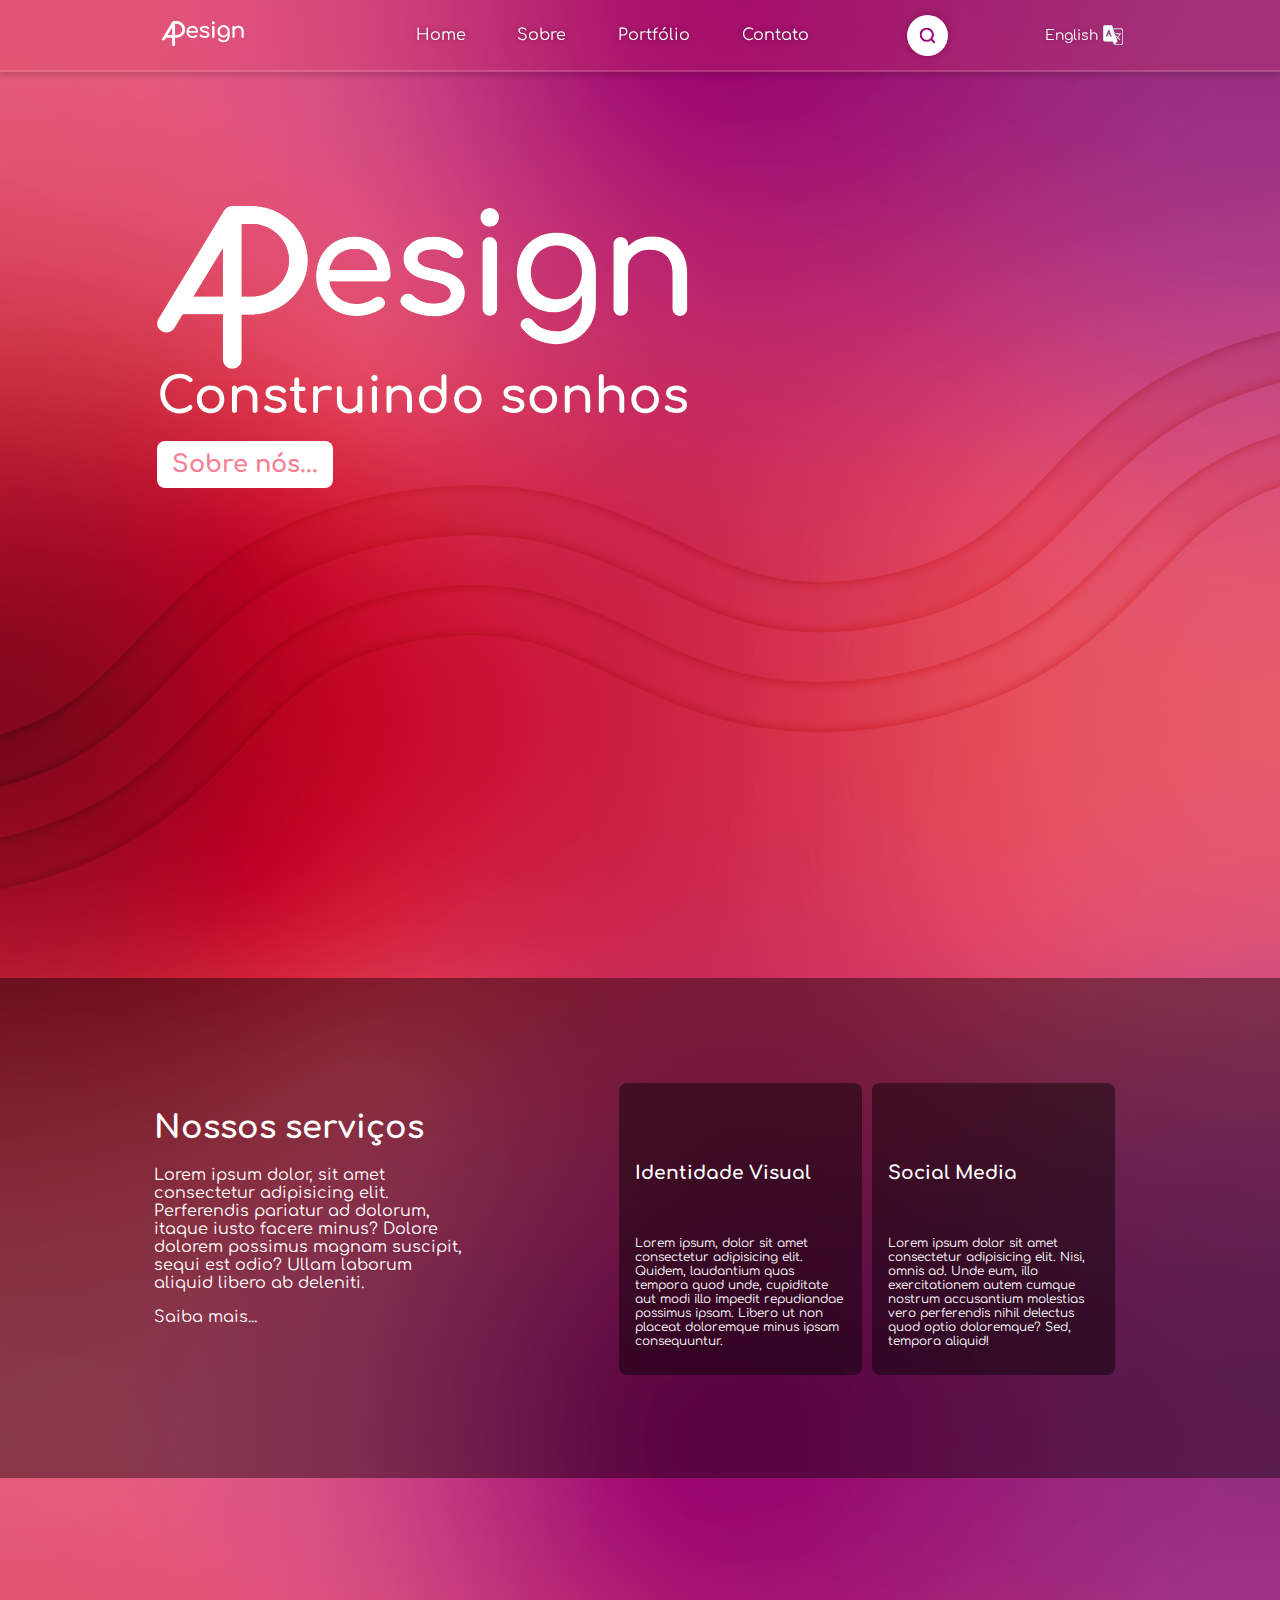
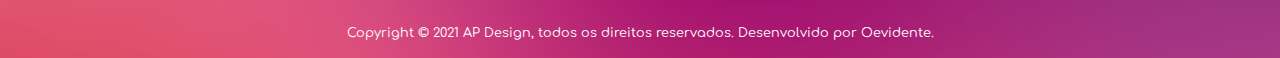
==== index.html @ 97c9061b "" ====
<!DOCTYPE html>
<html lang="pt-BR">

<head>
  <meta charset="UTF-8">
  <meta http-equiv="X-UA-Compatible" content="IE=edge">
  <meta name="viewport" content="width=device-width, initial-scale=1.0">
  <meta name="theme-color" content="#CC092F">
  <link rel="shortcut icon" href="favicon.png" type="image/x-icon">
  <link rel="stylesheet" href="./css/style.css">
  <link rel="stylesheet" href="./css/hover.css">



  <title>Home</title>
</head>

<body>
  <header>
    <section class="cabecalho">
      <a href="index.html" class="logo-home" target="_self" ref="internal"><img src="svg/logo_home.svg" alt="Logo home"></a>
      <div class="menu-burguer">
        <div class="one"></div>
        <div class="two"></div>
        <div class="three"></div>
      </div>
      <nav class="links-menu">
        <a href="index.html" class="home">Home</a>
        <a href="sobre.html" class="sobre" target="_self" ref="internal">Sobre</a>
        <a href="portfolio.html" class="port" target="_self" ref="internal">Portfólio</a>
        <a href="contato.html" class="cont" target="_self" ref="internal">Contato</a>
      </nav>
      <div class="search-box">
        <input type="text" class="search-txt" placeholder="Pesquisar">
        <a href="#" class="search-button">
        </a>
      </div>
      <div class="language">
        <a href="../english/index.html" target="_self" rel="internal">
          <p>English </p>

        </a>

    </section>
    <hr/>
  </header>
  <main>
    <div class="logo-slogan">
      <img src="svg/Logo_slogan.svg" alt="">
    </div>
    <div class="about"><a href="sobre.html" target="_self" ref="internal" class="about-btn">Sobre nós...</a></div>
    <section class="gallery">
      <article class="services">
        <h1>Nossos serviços</h1>
        <p>Lorem ipsum dolor, sit amet consectetur adipisicing elit. Perferendis pariatur ad dolorum, itaque iusto facere minus? Dolore dolorem possimus magnam suscipit, sequi est odio? Ullam laborum aliquid libero ab deleniti.</p>
        <a href="portfolio.html" target="_self" ref="internal">Saiba mais...</a>
      </article>
      <nav class="photos">
        <ul>
          <li>
            <div class="img01">
              <h3>Identidade Visual</h3>
              <p>Lorem ipsum, dolor sit amet consectetur adipisicing elit. Quidem, laudantium quas tempora quod unde, cupiditate aut modi illo impedit repudiandae possimus ipsam. Libero ut non placeat doloremque minus ipsam consequuntur.</p>
            </div>
          </li>
          <li>
            <div class="img02">
              <h3>Social Media</h3>
              <p>Lorem ipsum dolor sit amet consectetur adipisicing elit. Nisi, omnis ad. Unde eum, illo exercitationem autem cumque nostrum accusantium molestias vero perferendis nihil delectus quod optio doloremque? Sed, tempora aliquid!</p>
            </div>
          </li>
          <li>
            <div class="img03">
              <h3>Motion Graphics</h3>
              <p>Lorem ipsum dolor sit amet consectetur adipisicing elit. Tenetur eligendi libero, suscipit amet distinctio dicta cupiditate beatae, quae adipisci cum blanditiis! Temporibus tempora corrupti enim repudiandae molestias blanditiis nisi animi!</p>
            </div>
          </li>
          <li>
            <div class="img04">
              <h3>Design Editorial</h3>
              <p>Lorem ipsum dolor sit amet, consectetur adipisicing elit. Accusantium, suscipit placeat. Qui dolore est vero iusto placeat numquam itaque harum iste mollitia, nihil quod, magnam odit unde excepturi quas autem!</p>
            </div>
          </li>
        </ul>
      </nav>
    </section>
  </main>
  <footer>
    <p>Copyright © 2021 AP Design, todos os direitos reservados. Desenvolvido por <a href="https://github.com/Oevidente" target="_blank" ref="external"><abbr title="GitHub de Oevidente">Oevidente</abbr></a>.</p>
  </footer>
</body>
<script src="./js/script.js"></script>

</html>
---- css/style.css ----
@charset "utf-8";
@import url('https://fonts.googleapis.com/css2?family=Comfortaa:wght@300;400;500;600;700&display=swap');
@media (max-width: 1016px) {
  .links-menu,
  .language {
    display: none;
  }
  .cabecalho.on {
    position: absolute;
    display: flex;
    align-items: center;
    justify-content: center;
    top: 0;
    left: 0;
    margin: 0;
    width: 100vw;
    height: 100vh;
    background: linear-gradient(150deg, #D63A59, #871462);
  }
  .cabecalho.on a.logo-home {
    display: none;
  }
  .menu-burguer {
    width: 40px;
    height: 30px;
    position: absolute;
    top: 15px;
    right: 51px;
  }
  .one,
  .two,
  .three {
    background-color: white;
    height: 5px;
    width: 100%;
    margin: 6px auto;
    border-radius: 5px;
    transition: .5s;
  }
  .cabecalho.on .links-menu {
    display: block;
  }
  .cabecalho.on .menu-burguer {
    position: absolute;
    top: 15px;
    right: 51px;
  }
  .cabecalho.on .menu-burguer .one {
    transform: rotate(45deg) translate(7px, 7px);
  }
  .cabecalho.on .menu-burguer .two {
    opacity: 0;
  }
  .cabecalho.on .menu-burguer .three {
    transform: rotate(-45deg) translate(8px, -9px);
  }
  .cabecalho.on nav.links-menu a {
    display: block;
    text-align: center;
    transition: .5s;
    font-size: 2rem;
    line-height: 5rem;
    margin: 0;
  }
  .language p {
    display: none;
  }
  header div.search-box {
    display: none;
    background: none;
  }
  a.about-btn {
    font-size: 14px;
  }
  .gallery {
    /* display: inline-block; */
  }
  article.services {
    position: absolute;
    min-width: 300px;
  }
  nav.photos {
    opacity: 0;
  }
  footer {
    margin: 0 12.25vw;
  }
}

:root {
  --corlight: #fbd0d7;
  --cor0: #F58194;
  --cor1: #D63A59;
  --cor2: #CC092F;
  --cor3: #C3489C;
  --cor4: #B41A83;
  --cor5: #871462;
  --fonte-padrao: "Comfortaa", Verdana, Helvetica, sans-serif;
  --tamanho-padrao: 400;
  --tamanho-bold: 700;
  --fundo-home: url("../img/fundohome.png");
  --botao-fundo: url("../svg/lupa.svg");
  --botao-hover: url("../svg/lupa_hover.svg");
}

body {
  font-family: var(--fonte-padrao);
  color: white;
  background-image: var(--fundo-home);
  background-position: top left;
  background-size: 100vw;
  background-attachment: scroll;
  margin: 0px;
  height: 100vh;
  max-width: 100vw;
}

body::-webkit-scrollbar {
  background-color: #0d0d0d;
  box-shadow: inset 0px 3px 6px rgba(0, 0, 0, 0.16);
}

body::-webkit-scrollbar-thumb {
  box-shadow: inset 0px 3px 6px rgba(0, 0, 0, 0.16);
  background-color: rgba(133, 20, 97, 0.8)
}

abbr {
  text-decoration: none;
}

ul {
  list-style: none;
}

header {
  position: fixed;
  width: 100vw;
  backdrop-filter: blur(6px);
  background-color: rgba(214, 58, 89, 0.20);
  box-shadow: 0px 3px 6px rgba(0, 0, 0, 0.16);
}

.cabecalho {
  margin: 0 12.25vw;
  /* max-width: 70vw; */
  height: 70px;
  display: flex;
  justify-content: space-between;
  font-family: var(--fonte-padrao);
}


/* nav.links-menu {
  transform: translateX(120px);
} */

.logo-home {
  align-self: center;
  justify-self: flex-start;
  /* position: absolute;
  top: 20px;
  left: 206px; */
}

.logo-home img {
  height: 31px;
  transition: .5s;
}

.cabecalho nav {
  align-self: center;
}

.cabecalho>nav a {
  font-size: 1rem;
  font-weight: var(--tamanho-padrao);
  color: white;
  text-decoration: none;
  margin-left: 46px;
  text-shadow: 0 0 5px rgba(0, 0, 0, 0.400);
}

.cabecalho a.port {
  margin-left: 47px;
}

.cabecalho a.cont {
  margin-left: 47px;
}

div.search-box {
  margin: 14.5px 37px;
  height: 37px;
  padding: 2px;
  background-color: rgb(255, 255, 255);
  box-shadow: 0px 0px 6px rgba(0, 0, 0, 0.25);
  border-radius: 37px;
  display: flex;
  justify-content: space-between;
  /* joga o item 1 totalmete para a esquerda e o item 2 totalmente para a direita */
  align-items: center;
  /* alinha os itens verticalmente */
  transition: .5s;
}

input.search-txt {
  border: none;
  background: none;
  outline: none;
  padding: 0px;
  color: var(--cor1);
  font-size: 16px;
  font-weight: var(--tamanho-bold);
  font-family: var(--fonte-padrao);
  width: 0;
  transition: .5s;
}

a.search-button {
  width: 37px;
  height: 37px;
  border-radius: 50%;
  display: flex;
  justify-content: center;
  align-items: center;
  background-image: var(--botao-fundo);
  transition: .5s;
}

::-webkit-input-placeholder {
  color: white;
  font-family: var(--fonte-padrao);
  font-weight: var(--tamanho-bold);
  transition: .5s;
}

.language {
  align-self: center;
  background-image: url(../img/language-icon.png);
  background-repeat: no-repeat;
  background-position: center right;
}

.language a {
  color: white;
  text-align: center;
  text-decoration: none;
  display: flex;
  flex-direction: row;
  height: 20px;
  align-items: center;
}

.language p {
  padding-right: 25px;
  font-size: 14px;
  text-shadow: 0px 0px 6px rgba(0, 0, 0, 0.25);
}

hr {
  margin: 0;
  height: 2px;
  border: none;
  background-color: white;
  opacity: 15%;
}

.logo-slogan {
  padding-top: 206px;
  margin: 0 12.25vw;
  justify-content: flex-start;
  max-width: 533px;
  min-width: 200px;
  /* width: 533px; */
}

.about {
  padding-top: 22px;
}

.about-btn {
  padding: 10px 15px;
  margin: 0 12.25vw;
  max-height: 46px;
  max-width: 176px;
  min-width: 68px;
  font-size: 24px;
  font-weight: var(--tamanho-bold);
  font-family: var(--fonte-padrao);
  color: var(--cor0);
  text-decoration: none;
  background-color: white;
  border-radius: 8px;
}

.gallery {
  padding-top: 100px;
  margin-top: 500px;
  min-height: 400px;
  max-width: 100vw;
  background-color: rgba(0, 0, 0, 0.4);
  display: flex;
  justify-content: space-between;
  transition: .5s;
}

.gallery article {
  max-width: 320px;
  height: 300px;
  /* background-color: #CC092F; */
  margin: 0 1vw 0 12vw;
  padding: 10px 0 10px 0;
}

.gallery>.services>a {
  text-decoration: none;
  color: white;
}

.gallery>.photos {
  /* background-color: white; */
  height: 300px;
  max-width: 40vw;
  margin: 0 12vw 0 1vw;
  display: flex;
  justify-content: space-between;
  overflow-y: scroll;
  overflow-x: hidden;
}

.photos::-webkit-scrollbar {
  border-radius: 8px;
  background-color: white;
  box-shadow: inset 0px 3px 6px rgba(0, 0, 0, 0.16)
}

.photos::-webkit-scrollbar-thumb {
  background-image: linear-gradient(var(--cor2), var(--cor4));
  border-radius: 6px;
  box-shadow: 0px 3px 6px rgba(0, 0, 0, 0.16);
}

.photos ul {
  margin: 0;
  padding: 0;
}

.photos ul li {
  list-style: none;
  display: inline;
}

.photos ul li div {
  float: left;
  max-height: 31vh;
  height: 260px;
  width: 17.7vw;
  min-width: 200px;
  padding: 16px 0 16px 16px;
  border-radius: 8px;
  background-color: rgba(0, 0, 0, 0.444);
  margin: 5px 5px;
  transition: .5s;
}

.photos h3 {
  padding-top: 5vh;
}

.photos p {
  padding-right: 16px;
  padding-top: 34px;
  font-size: 12px;
}

footer {
  margin-top: 130px;
  color: white;
  text-align: center;
  font-size: .8em;
  padding: 5px;
}

footer a {
  color: white;
  text-align: center;
  text-decoration: none;
}
---- css/hover.css ----
:root {
  --corlight: #fbd0d7;
  --cor0: #F58194;
  --cor1: #D63A59;
  --cor2: #CC092F;
  --cor3: #C3489C;
  --cor4: #B41A83;
  --cor5: #871462;
  --fonte-padrao: "Comfortaa", Verdana, Helvetica, sans-serif;
  --tamanho-padrao: 400;
  --tamanho-bold: 700;
  --fundo-home: url("../img/fundohome.png");
  --botao-fundo: url("../svg/lupa.svg");
  --botao-hover: url("../svg/lupa_hover.svg")
}

.logo-home:hover img {
  opacity: 80%;
}

.cabecalho>nav a:hover {
  transition: .5s;
  color: var(--corlight);
  text-decoration: underline 1px;
  text-underline-position: under;
  text-decoration-color: var(--corlight);
}


/* .cabecalho.on>nav a:hover {
  transition: .5s;
  color: var(--cor2);
  border-radius: 20px;
  padding: 0 20px;
  background-color: var(--corlight);
} */

.cabecalho>nav a:active {
  opacity: 0.75;
}

div.search-box:hover {
  box-shadow: inset 0px 3px 6px rgba(0, 0, 0, 0.16), 0px 0px 6px rgba(0, 0, 0, 0.25);
}

div.search-box:hover>input.search-txt {
  padding: 0px 6px;
  padding-left: 10px;
  width: 240px;
}

div.search-box:hover>a.search-button {
  background-image: var(--botao-hover);
  background-color: rgb(135, 20, 98);
  box-shadow: inset 0px 3px 6px rgba(0, 0, 0, 0.16), 0px 0px 6px #C3489C;
}

div.search-box:hover>::-webkit-input-placeholder {
  color: var(--cor5);
  opacity: 75%;
}

.language:hover {
  transition: .5s;
  background-image: url(../img/language-icon-hover.png);
}

.language p:hover {
  transition: .5s;
  color: var(--corlight);
  text-decoration: underline 1px;
  text-underline-position: under;
  text-decoration-color: var(--corlight);
}

.about-btn:hover {
  transition: .5s;
  color: var(--cor1);
  box-shadow: inset 0px 3px 6px rgba(0, 0, 0, 0.16);
}

.gallery:hover {
  backdrop-filter: blur(7px);
  -webkit-backdrop-filter: blur(7px);
}

.gallery>.services>a:hover {
  transition: .5s;
  text-decoration: underline;
  color: var(--corlight)
}

.arrow-dir:hover {
  background-image: url("../img/seta_dir_hover.png");
}

.arrow-lef:hover {
  background-image: url("../img/seta_lef_hover.png");
}

.photos ul li div:hover {
  background-color: rgba(0, 0, 0, 0.5);
  box-shadow: inset 0px 0px 20px rgba(0, 0, 0, 0.2);
}

footer a:hover {
  transition: .5s;
  text-decoration: underline;
  color: var(--corlight);
}
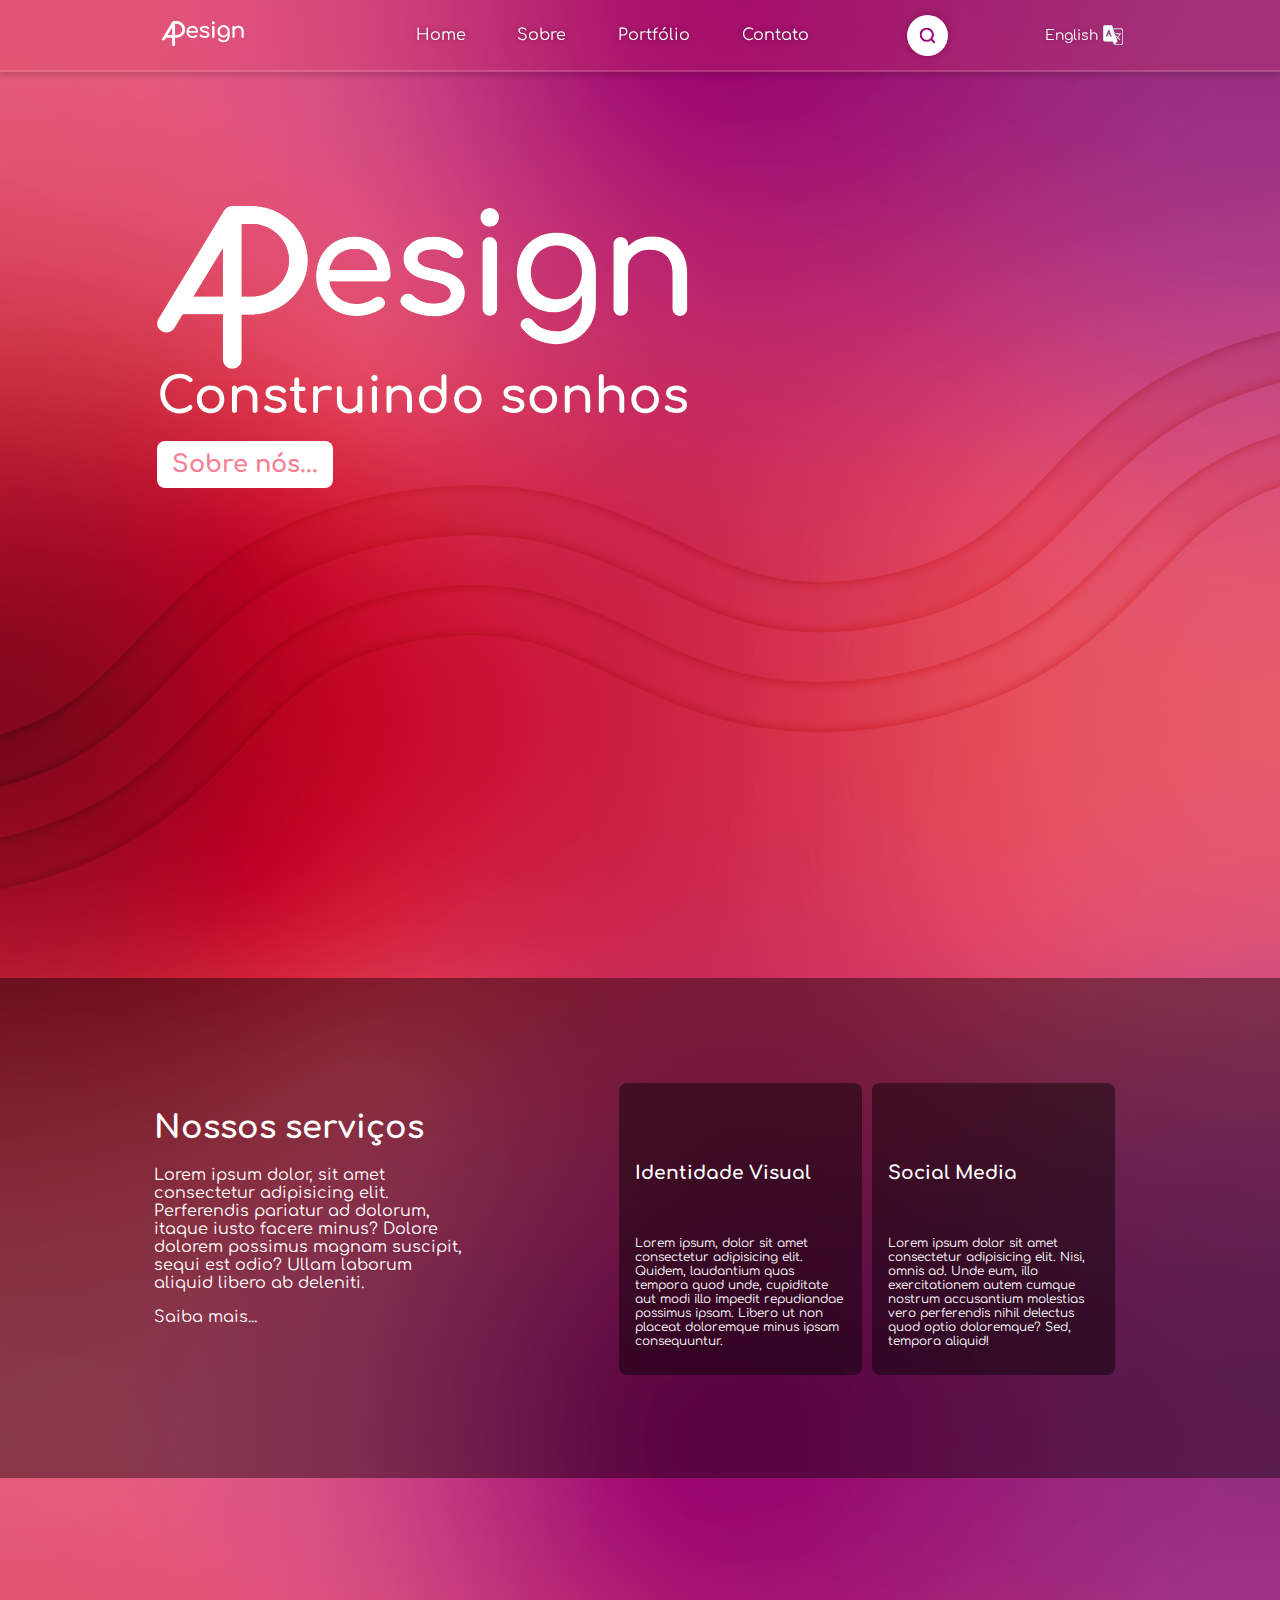
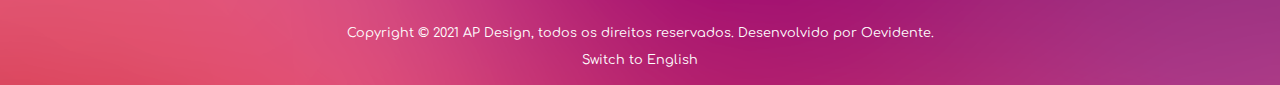
==== commit 9392bf26: "Adiciona botão de idioma no footer" ====
--- a/index.html
+++ b/index.html
@@ -36,10 +36,11 @@
         </a>
       </div>
       <div class="language">
-        <a href="../english/index.html" target="_self" rel="internal">
+        <a href="./english/index.html" target="_self" rel="internal">
           <p>English </p>
 
         </a>
+      </div>
 
     </section>
     <hr/>
@@ -87,8 +88,13 @@
   </main>
   <footer>
     <p>Copyright © 2021 AP Design, todos os direitos reservados. Desenvolvido por <a href="https://github.com/Oevidente" target="_blank" ref="external"><abbr title="GitHub de Oevidente">Oevidente</abbr></a>.</p>
+    <div class="footer-lang">
+      <a href="./english/index.html" target="_self" rel="internal">
+        <p>Switch to English </p>
+      </a>
+    </div>
   </footer>
+  <script src="./js/script.js"></script>
 </body>
-<script src="./js/script.js"></script>
 
-</html>
+</html>--- a/css/style.css
+++ b/css/style.css
@@ -71,9 +71,6 @@
   }
   a.about-btn {
     font-size: 14px;
-  }
-  .gallery {
-    /* display: inline-block; */
   }
   article.services {
     position: absolute;
@@ -135,32 +132,25 @@
 
 header {
   position: fixed;
+  top: 0;
   width: 100vw;
   backdrop-filter: blur(6px);
   background-color: rgba(214, 58, 89, 0.20);
   box-shadow: 0px 3px 6px rgba(0, 0, 0, 0.16);
+  z-index: 10;
 }
 
 .cabecalho {
   margin: 0 12.25vw;
-  /* max-width: 70vw; */
   height: 70px;
   display: flex;
   justify-content: space-between;
   font-family: var(--fonte-padrao);
 }
-
-
-/* nav.links-menu {
-  transform: translateX(120px);
-} */
 
 .logo-home {
   align-self: center;
   justify-self: flex-start;
-  /* position: absolute;
-  top: 20px;
-  left: 206px; */
 }
 
 .logo-home img {
@@ -266,13 +256,16 @@
   opacity: 15%;
 }
 
+main {
+  z-index: 0;
+}
+
 .logo-slogan {
   padding-top: 206px;
   margin: 0 12.25vw;
   justify-content: flex-start;
   max-width: 533px;
   min-width: 200px;
-  /* width: 533px; */
 }
 
 .about {
@@ -308,7 +301,6 @@
 .gallery article {
   max-width: 320px;
   height: 300px;
-  /* background-color: #CC092F; */
   margin: 0 1vw 0 12vw;
   padding: 10px 0 10px 0;
 }
@@ -319,7 +311,6 @@
 }
 
 .gallery>.photos {
-  /* background-color: white; */
   height: 300px;
   max-width: 40vw;
   margin: 0 12vw 0 1vw;
@@ -380,6 +371,7 @@
   text-align: center;
   font-size: .8em;
   padding: 5px;
+  align-self: flex-end;
 }
 
 footer a {
--- a/css/hover.css
+++ b/css/hover.css
@@ -103,6 +103,18 @@
   box-shadow: inset 0px 0px 20px rgba(0, 0, 0, 0.2);
 }
 
+.menu-port>nav a:hover {
+  transition: .5s;
+  color: var(--corlight);
+  text-decoration: underline 1px;
+  text-underline-position: under;
+  text-decoration-color: var(--corlight);
+}
+
+.trabalhos img:hover {
+  filter: brightness(100%);
+}
+
 footer a:hover {
   transition: .5s;
   text-decoration: underline;
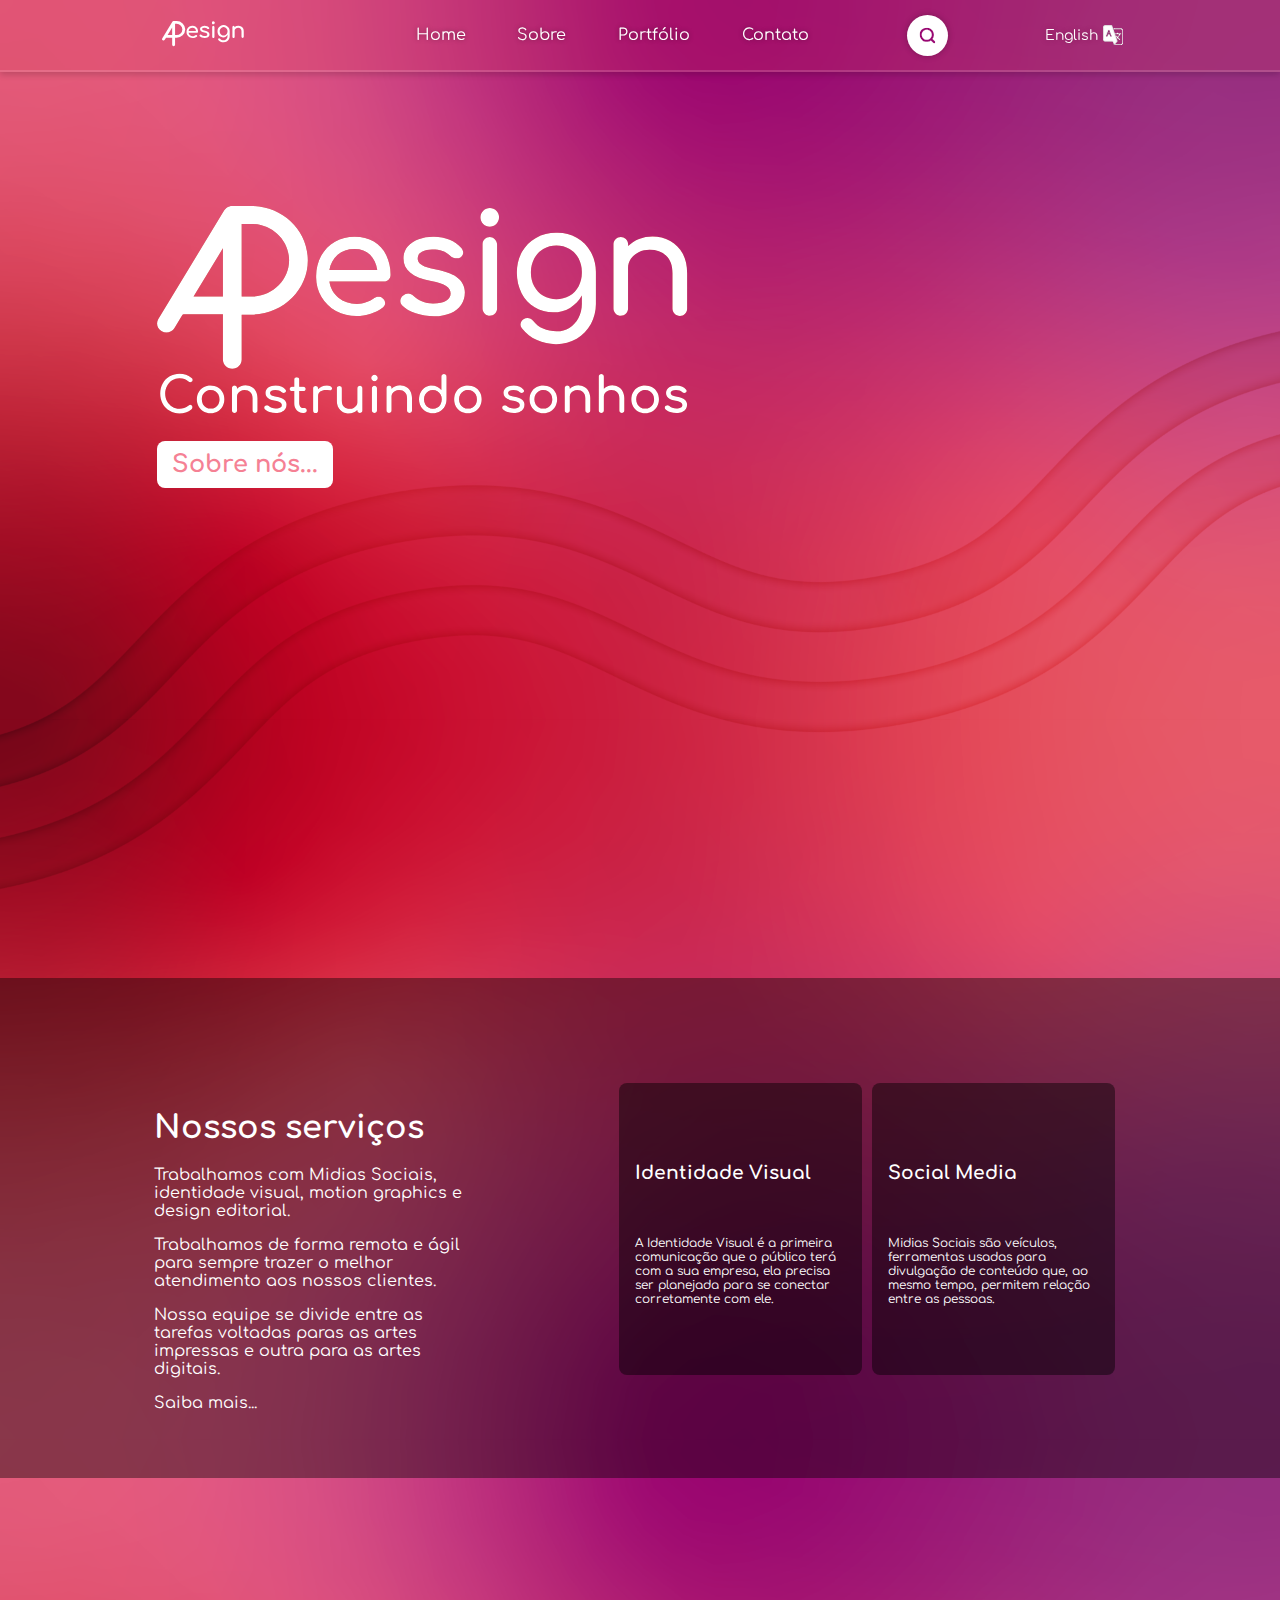
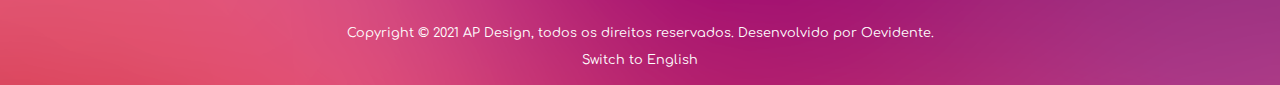
==== commit ff2569ce: "Adiciona os textos reais das páginas." ====
--- a/index.html
+++ b/index.html
@@ -53,7 +53,10 @@
     <section class="gallery">
       <article class="services">
         <h1>Nossos serviços</h1>
-        <p>Lorem ipsum dolor, sit amet consectetur adipisicing elit. Perferendis pariatur ad dolorum, itaque iusto facere minus? Dolore dolorem possimus magnam suscipit, sequi est odio? Ullam laborum aliquid libero ab deleniti.</p>
+        <p>Trabalhamos com Midias Sociais, identidade visual, motion graphics e design editorial. </p>
+        <p>Trabalhamos de forma remota e ágil para sempre trazer o melhor atendimento aos nossos clientes.</p>
+        <p>Nossa equipe se divide entre as tarefas voltadas paras as artes impressas e outra para as artes digitais.
+        </p>
         <a href="portfolio.html" target="_self" ref="internal">Saiba mais...</a>
       </article>
       <nav class="photos">
@@ -61,25 +64,25 @@
           <li>
             <div class="img01">
               <h3>Identidade Visual</h3>
-              <p>Lorem ipsum, dolor sit amet consectetur adipisicing elit. Quidem, laudantium quas tempora quod unde, cupiditate aut modi illo impedit repudiandae possimus ipsam. Libero ut non placeat doloremque minus ipsam consequuntur.</p>
+              <p>A Identidade Visual é a primeira comunicação que o público terá com a sua empresa, ela precisa ser planejada para se conectar corretamente com ele.</p>
             </div>
           </li>
           <li>
             <div class="img02">
               <h3>Social Media</h3>
-              <p>Lorem ipsum dolor sit amet consectetur adipisicing elit. Nisi, omnis ad. Unde eum, illo exercitationem autem cumque nostrum accusantium molestias vero perferendis nihil delectus quod optio doloremque? Sed, tempora aliquid!</p>
+              <p>Midias Sociais são veículos, ferramentas usadas para divulgação de conteúdo que, ao mesmo tempo, permitem relação entre as pessoas.</p>
             </div>
           </li>
           <li>
             <div class="img03">
               <h3>Motion Graphics</h3>
-              <p>Lorem ipsum dolor sit amet consectetur adipisicing elit. Tenetur eligendi libero, suscipit amet distinctio dicta cupiditate beatae, quae adipisci cum blanditiis! Temporibus tempora corrupti enim repudiandae molestias blanditiis nisi animi!</p>
+              <p>Motion graphics é uma técnica que une princípios de design gráfico e audiovisual. Como o próprio nome diz, é gráfico em movimento na tela e no decorrer do tempo.</p>
             </div>
           </li>
           <li>
             <div class="img04">
               <h3>Design Editorial</h3>
-              <p>Lorem ipsum dolor sit amet, consectetur adipisicing elit. Accusantium, suscipit placeat. Qui dolore est vero iusto placeat numquam itaque harum iste mollitia, nihil quod, magnam odit unde excepturi quas autem!</p>
+              <p>Trata-se da adequação visual através dos elementos do design como alinhamento, fontes, cores, tipografia, por exemplo, a um padrão editorial de textos e informações.</p>
             </div>
           </li>
         </ul>
--- a/css/style.css
+++ b/css/style.css
@@ -78,6 +78,7 @@
   }
   nav.photos {
     opacity: 0;
+    z-index: -1;
   }
   footer {
     margin: 0 12.25vw;
@@ -285,6 +286,7 @@
   text-decoration: none;
   background-color: white;
   border-radius: 8px;
+  z-index: 9;
 }
 
 .gallery {
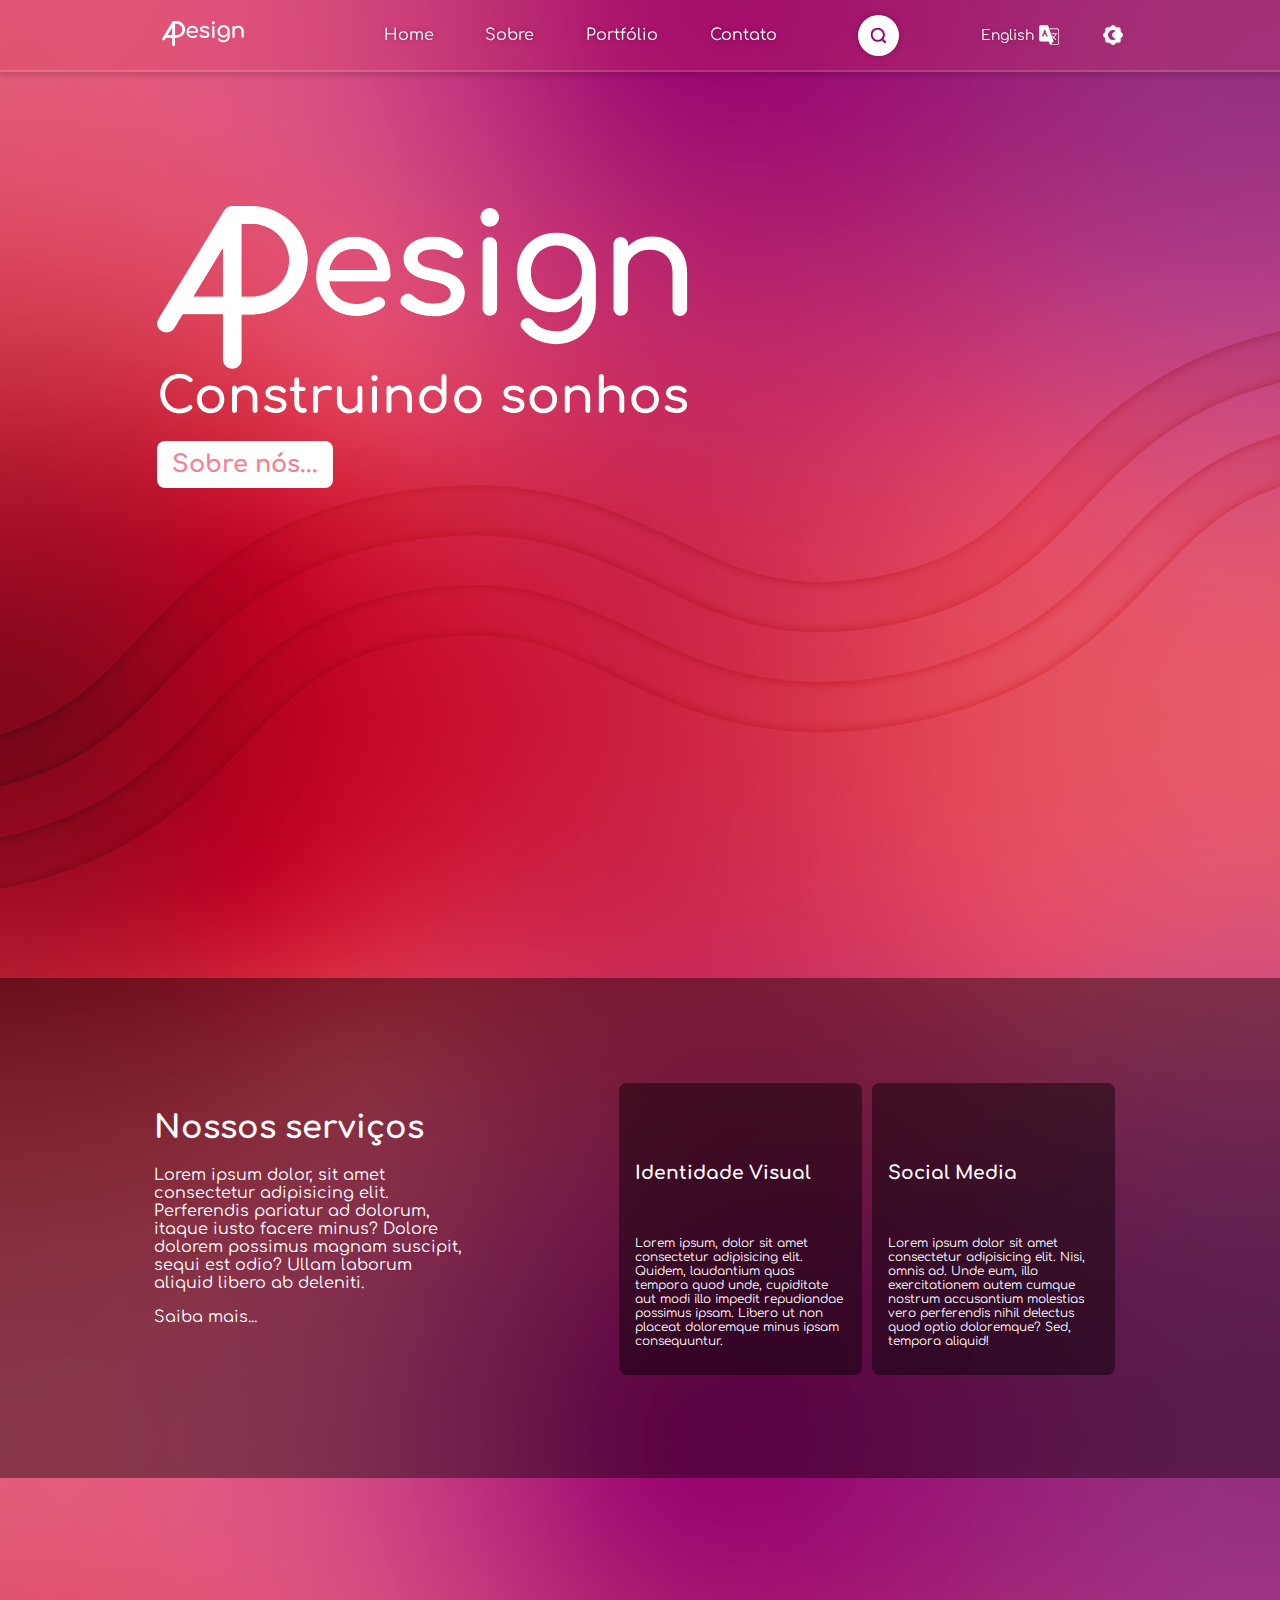
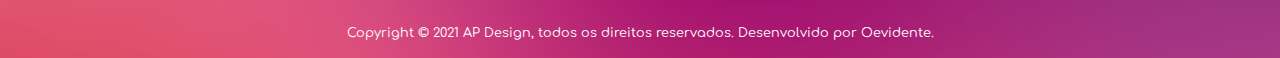
==== commit 240b42cb: "Adiciona botão darkmode" ====
--- a/index.html
+++ b/index.html
@@ -38,10 +38,12 @@
       <div class="language">
         <a href="./english/index.html" target="_self" rel="internal">
           <p>English </p>
-
         </a>
       </div>
-
+      <div class="dark-mode-btn">
+        <a href="#" target="_self" rel="internal">
+        </a>
+      </div>
     </section>
     <hr/>
   </header>
@@ -53,10 +55,7 @@
     <section class="gallery">
       <article class="services">
         <h1>Nossos serviços</h1>
-        <p>Trabalhamos com Midias Sociais, identidade visual, motion graphics e design editorial. </p>
-        <p>Trabalhamos de forma remota e ágil para sempre trazer o melhor atendimento aos nossos clientes.</p>
-        <p>Nossa equipe se divide entre as tarefas voltadas paras as artes impressas e outra para as artes digitais.
-        </p>
+        <p>Lorem ipsum dolor, sit amet consectetur adipisicing elit. Perferendis pariatur ad dolorum, itaque iusto facere minus? Dolore dolorem possimus magnam suscipit, sequi est odio? Ullam laborum aliquid libero ab deleniti.</p>
         <a href="portfolio.html" target="_self" ref="internal">Saiba mais...</a>
       </article>
       <nav class="photos">
@@ -64,25 +63,25 @@
           <li>
             <div class="img01">
               <h3>Identidade Visual</h3>
-              <p>A Identidade Visual é a primeira comunicação que o público terá com a sua empresa, ela precisa ser planejada para se conectar corretamente com ele.</p>
+              <p>Lorem ipsum, dolor sit amet consectetur adipisicing elit. Quidem, laudantium quas tempora quod unde, cupiditate aut modi illo impedit repudiandae possimus ipsam. Libero ut non placeat doloremque minus ipsam consequuntur.</p>
             </div>
           </li>
           <li>
             <div class="img02">
               <h3>Social Media</h3>
-              <p>Midias Sociais são veículos, ferramentas usadas para divulgação de conteúdo que, ao mesmo tempo, permitem relação entre as pessoas.</p>
+              <p>Lorem ipsum dolor sit amet consectetur adipisicing elit. Nisi, omnis ad. Unde eum, illo exercitationem autem cumque nostrum accusantium molestias vero perferendis nihil delectus quod optio doloremque? Sed, tempora aliquid!</p>
             </div>
           </li>
           <li>
             <div class="img03">
               <h3>Motion Graphics</h3>
-              <p>Motion graphics é uma técnica que une princípios de design gráfico e audiovisual. Como o próprio nome diz, é gráfico em movimento na tela e no decorrer do tempo.</p>
+              <p>Lorem ipsum dolor sit amet consectetur adipisicing elit. Tenetur eligendi libero, suscipit amet distinctio dicta cupiditate beatae, quae adipisci cum blanditiis! Temporibus tempora corrupti enim repudiandae molestias blanditiis nisi animi!</p>
             </div>
           </li>
           <li>
             <div class="img04">
               <h3>Design Editorial</h3>
-              <p>Trata-se da adequação visual através dos elementos do design como alinhamento, fontes, cores, tipografia, por exemplo, a um padrão editorial de textos e informações.</p>
+              <p>Lorem ipsum dolor sit amet, consectetur adipisicing elit. Accusantium, suscipit placeat. Qui dolore est vero iusto placeat numquam itaque harum iste mollitia, nihil quod, magnam odit unde excepturi quas autem!</p>
             </div>
           </li>
         </ul>
@@ -91,13 +90,8 @@
   </main>
   <footer>
     <p>Copyright © 2021 AP Design, todos os direitos reservados. Desenvolvido por <a href="https://github.com/Oevidente" target="_blank" ref="external"><abbr title="GitHub de Oevidente">Oevidente</abbr></a>.</p>
-    <div class="footer-lang">
-      <a href="./english/index.html" target="_self" rel="internal">
-        <p>Switch to English </p>
-      </a>
-    </div>
   </footer>
-  <script src="./js/script.js"></script>
 </body>
+<script src="./js/script.js"></script>
 
 </html>--- a/css/style.css
+++ b/css/style.css
@@ -78,7 +78,6 @@
   }
   nav.photos {
     opacity: 0;
-    z-index: -1;
   }
   footer {
     margin: 0 12.25vw;
@@ -138,7 +137,6 @@
   backdrop-filter: blur(6px);
   background-color: rgba(214, 58, 89, 0.20);
   box-shadow: 0px 3px 6px rgba(0, 0, 0, 0.16);
-  z-index: 10;
 }
 
 .cabecalho {
@@ -249,16 +247,28 @@
   text-shadow: 0px 0px 6px rgba(0, 0, 0, 0.25);
 }
 
+.dark-mode-btn {
+  background-image: url(../img/night-mode-off.png);
+  background-repeat: no-repeat;
+  background-position: center right;
+  background-size: 20px;
+  height: 20px;
+  width: 20px;
+  align-self: center;
+  justify-self: flex-end;
+}
+
+.dark-mode-btn a {
+  height: 20px;
+  width: 20px;
+}
+
 hr {
   margin: 0;
   height: 2px;
   border: none;
   background-color: white;
   opacity: 15%;
-}
-
-main {
-  z-index: 0;
 }
 
 .logo-slogan {
@@ -286,7 +296,6 @@
   text-decoration: none;
   background-color: white;
   border-radius: 8px;
-  z-index: 9;
 }
 
 .gallery {
--- a/css/hover.css
+++ b/css/hover.css
@@ -73,6 +73,16 @@
   text-decoration-color: var(--corlight);
 }
 
+.dark-mode-btn:hover {
+  transition: .5s;
+  background-image: url(../img/night-mode-hover.png);
+}
+
+.dark-mode-on {
+  transition: .5s;
+  background-image: url(../img/night-mode-on.png);
+}
+
 .about-btn:hover {
   transition: .5s;
   color: var(--cor1);
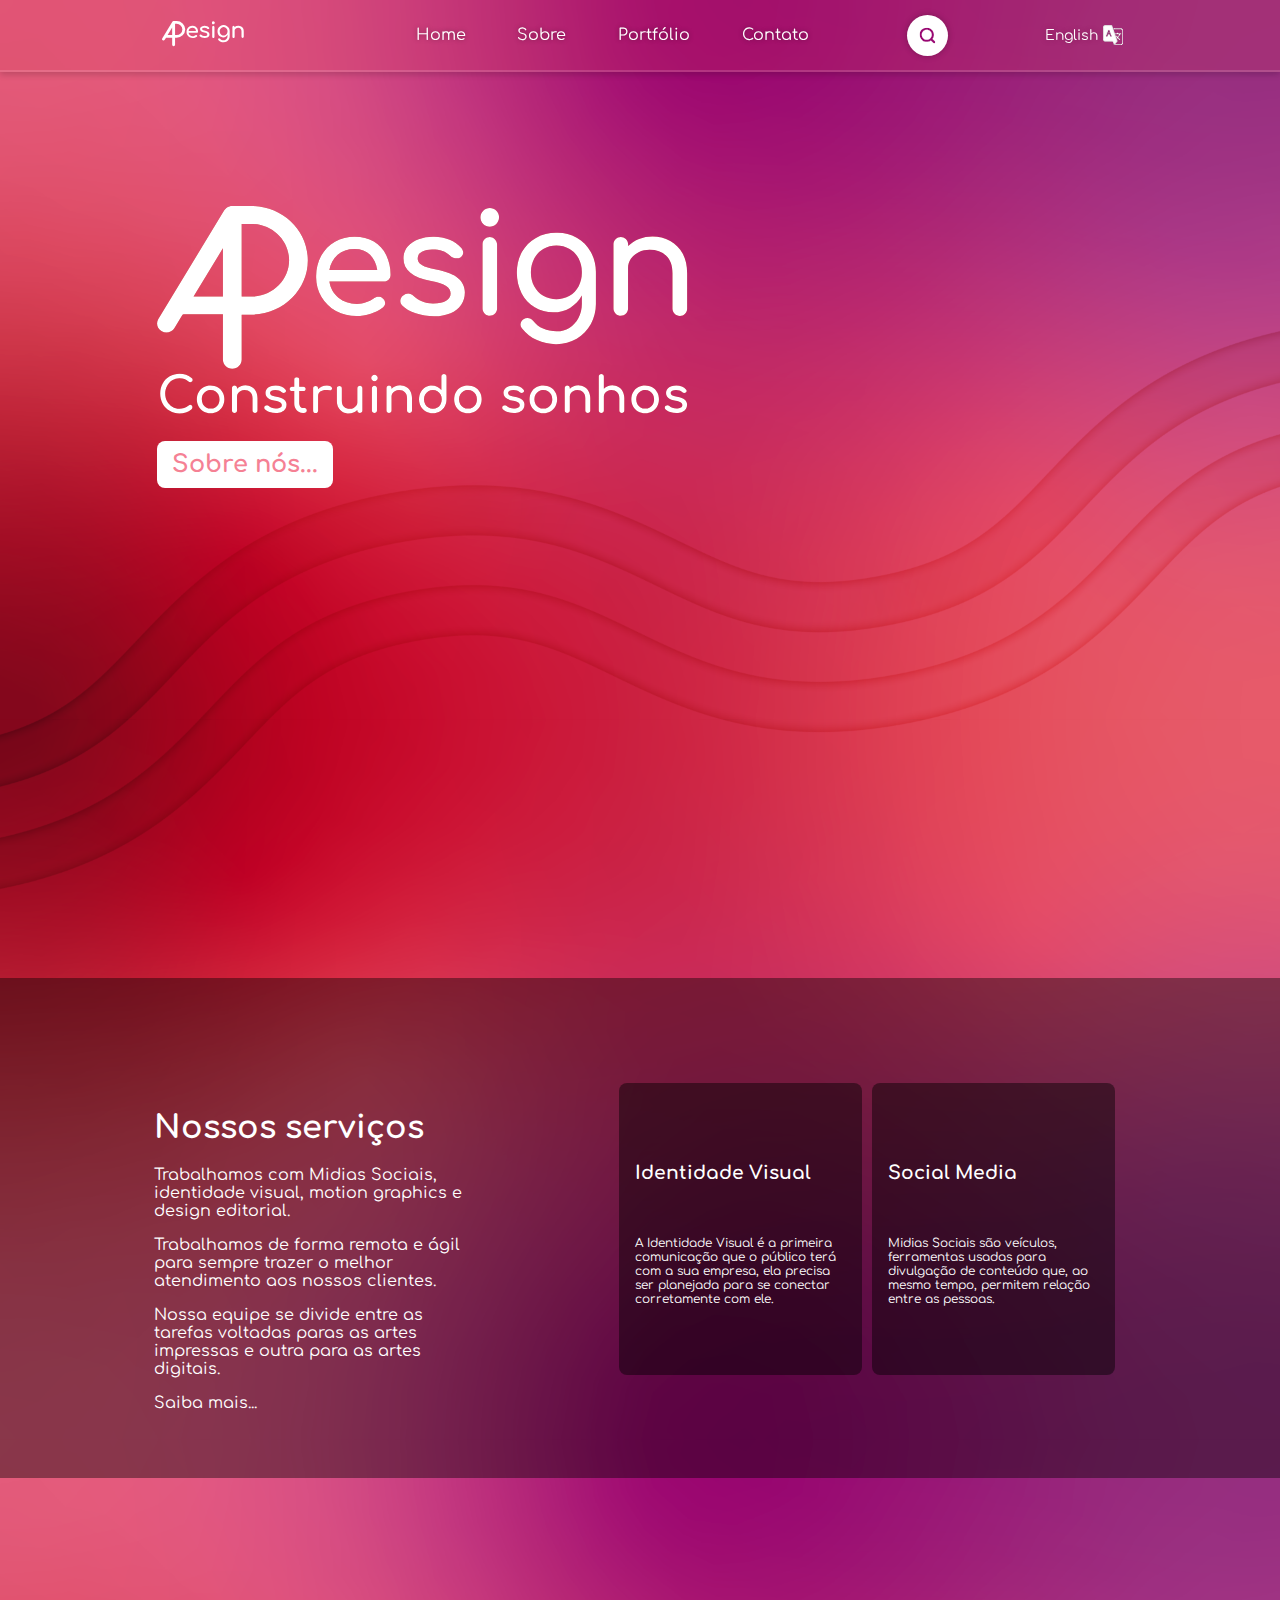
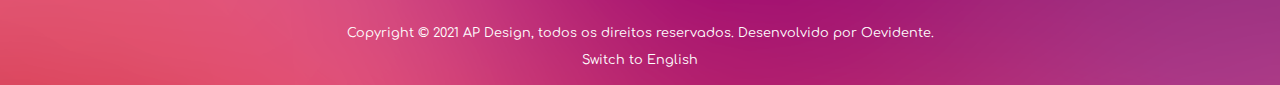
==== commit e4ecf52f: "commit de teste" ====
--- a/index.html
+++ b/index.html
@@ -7,6 +7,27 @@
   <meta name="viewport" content="width=device-width, initial-scale=1.0">
   <meta name="theme-color" content="#CC092F">
   <link rel="shortcut icon" href="favicon.png" type="image/x-icon">
+
+  <!-- SEO Geral -->
+  <meta name="description" content="Ap Design - Contruindo Sonhos">
+  <meta name="author" content="Oevidente">
+  <meta name="robots" content="index, follow">
+  <meta itemprop="image" content="https://drive.google.com/file/d/1JPE0vk8hMHnheoxMijuXdItk2z_fOSFI/view?usp=sharing">
+
+  <!-- Open Graph Facebook -->
+  <meta property="og:title" content="Ap Design - Home">
+  <meta property="og:description" content="Ap Design - Contruindo Sonhos">
+  <meta property="og:site_name" content="Ap Design">
+  <meta property="og:type" content="website">
+  <meta property="og:image" content="https://drive.google.com/file/d/1JPE0vk8hMHnheoxMijuXdItk2z_fOSFI/view?usp=sharing">
+
+  <!-- Twitter -->
+  <meta property="twitter:title" content="Ap Design - Home">
+  <meta property="twitter:description" content="Ap Design - Contruindo Sonhos">
+  <meta property="twitter:card" content="sumary">
+  <meta property="twitter:image" content="https://drive.google.com/file/d/1JPE0vk8hMHnheoxMijuXdItk2z_fOSFI/view?usp=sharing">
+  <meta property="twitter:creator" content="@oevidente_">
+
   <link rel="stylesheet" href="./css/style.css">
   <link rel="stylesheet" href="./css/hover.css">
 
@@ -40,10 +61,6 @@
           <p>English </p>
         </a>
       </div>
-      <div class="dark-mode-btn">
-        <a href="#" target="_self" rel="internal">
-        </a>
-      </div>
     </section>
     <hr/>
   </header>
@@ -55,7 +72,10 @@
     <section class="gallery">
       <article class="services">
         <h1>Nossos serviços</h1>
-        <p>Lorem ipsum dolor, sit amet consectetur adipisicing elit. Perferendis pariatur ad dolorum, itaque iusto facere minus? Dolore dolorem possimus magnam suscipit, sequi est odio? Ullam laborum aliquid libero ab deleniti.</p>
+        <p>Trabalhamos com Midias Sociais, identidade visual, motion graphics e design editorial. </p>
+        <p>Trabalhamos de forma remota e ágil para sempre trazer o melhor atendimento aos nossos clientes.</p>
+        <p>Nossa equipe se divide entre as tarefas voltadas paras as artes impressas e outra para as artes digitais.
+        </p>
         <a href="portfolio.html" target="_self" ref="internal">Saiba mais...</a>
       </article>
       <nav class="photos">
@@ -63,25 +83,25 @@
           <li>
             <div class="img01">
               <h3>Identidade Visual</h3>
-              <p>Lorem ipsum, dolor sit amet consectetur adipisicing elit. Quidem, laudantium quas tempora quod unde, cupiditate aut modi illo impedit repudiandae possimus ipsam. Libero ut non placeat doloremque minus ipsam consequuntur.</p>
+              <p>A Identidade Visual é a primeira comunicação que o público terá com a sua empresa, ela precisa ser planejada para se conectar corretamente com ele.</p>
             </div>
           </li>
           <li>
             <div class="img02">
               <h3>Social Media</h3>
-              <p>Lorem ipsum dolor sit amet consectetur adipisicing elit. Nisi, omnis ad. Unde eum, illo exercitationem autem cumque nostrum accusantium molestias vero perferendis nihil delectus quod optio doloremque? Sed, tempora aliquid!</p>
+              <p>Midias Sociais são veículos, ferramentas usadas para divulgação de conteúdo que, ao mesmo tempo, permitem relação entre as pessoas.</p>
             </div>
           </li>
           <li>
             <div class="img03">
               <h3>Motion Graphics</h3>
-              <p>Lorem ipsum dolor sit amet consectetur adipisicing elit. Tenetur eligendi libero, suscipit amet distinctio dicta cupiditate beatae, quae adipisci cum blanditiis! Temporibus tempora corrupti enim repudiandae molestias blanditiis nisi animi!</p>
+              <p>Motion graphics é uma técnica que une princípios de design gráfico e audiovisual. Como o próprio nome diz, é gráfico em movimento na tela e no decorrer do tempo.</p>
             </div>
           </li>
           <li>
             <div class="img04">
               <h3>Design Editorial</h3>
-              <p>Lorem ipsum dolor sit amet, consectetur adipisicing elit. Accusantium, suscipit placeat. Qui dolore est vero iusto placeat numquam itaque harum iste mollitia, nihil quod, magnam odit unde excepturi quas autem!</p>
+              <p>Trata-se da adequação visual através dos elementos do design como alinhamento, fontes, cores, tipografia, por exemplo, a um padrão editorial de textos e informações.</p>
             </div>
           </li>
         </ul>
@@ -90,8 +110,13 @@
   </main>
   <footer>
     <p>Copyright © 2021 AP Design, todos os direitos reservados. Desenvolvido por <a href="https://github.com/Oevidente" target="_blank" ref="external"><abbr title="GitHub de Oevidente">Oevidente</abbr></a>.</p>
+    <div class="footer-lang">
+      <a href="./english/index.html" target="_self" rel="internal">
+        <p>Switch to English </p>
+      </a>
+    </div>
   </footer>
+  <script src="./js/script.js"></script>
 </body>
-<script src="./js/script.js"></script>
 
 </html>--- a/css/style.css
+++ b/css/style.css
@@ -78,6 +78,7 @@
   }
   nav.photos {
     opacity: 0;
+    z-index: -1;
   }
   footer {
     margin: 0 12.25vw;
@@ -96,6 +97,8 @@
   --tamanho-padrao: 400;
   --tamanho-bold: 700;
   --fundo-home: url("../img/fundohome.png");
+  --fundo-sobre: url("../img/fundosobre.png");
+  --fundo-cont: url("../img/fundocontatos.png");
   --botao-fundo: url("../svg/lupa.svg");
   --botao-hover: url("../svg/lupa_hover.svg");
 }
@@ -137,6 +140,7 @@
   backdrop-filter: blur(6px);
   background-color: rgba(214, 58, 89, 0.20);
   box-shadow: 0px 3px 6px rgba(0, 0, 0, 0.16);
+  z-index: 10;
 }
 
 .cabecalho {
@@ -247,28 +251,16 @@
   text-shadow: 0px 0px 6px rgba(0, 0, 0, 0.25);
 }
 
-.dark-mode-btn {
-  background-image: url(../img/night-mode-off.png);
-  background-repeat: no-repeat;
-  background-position: center right;
-  background-size: 20px;
-  height: 20px;
-  width: 20px;
-  align-self: center;
-  justify-self: flex-end;
-}
-
-.dark-mode-btn a {
-  height: 20px;
-  width: 20px;
-}
-
 hr {
   margin: 0;
   height: 2px;
   border: none;
   background-color: white;
   opacity: 15%;
+}
+
+main {
+  z-index: 0;
 }
 
 .logo-slogan {
@@ -296,6 +288,7 @@
   text-decoration: none;
   background-color: white;
   border-radius: 8px;
+  z-index: 9;
 }
 
 .gallery {
